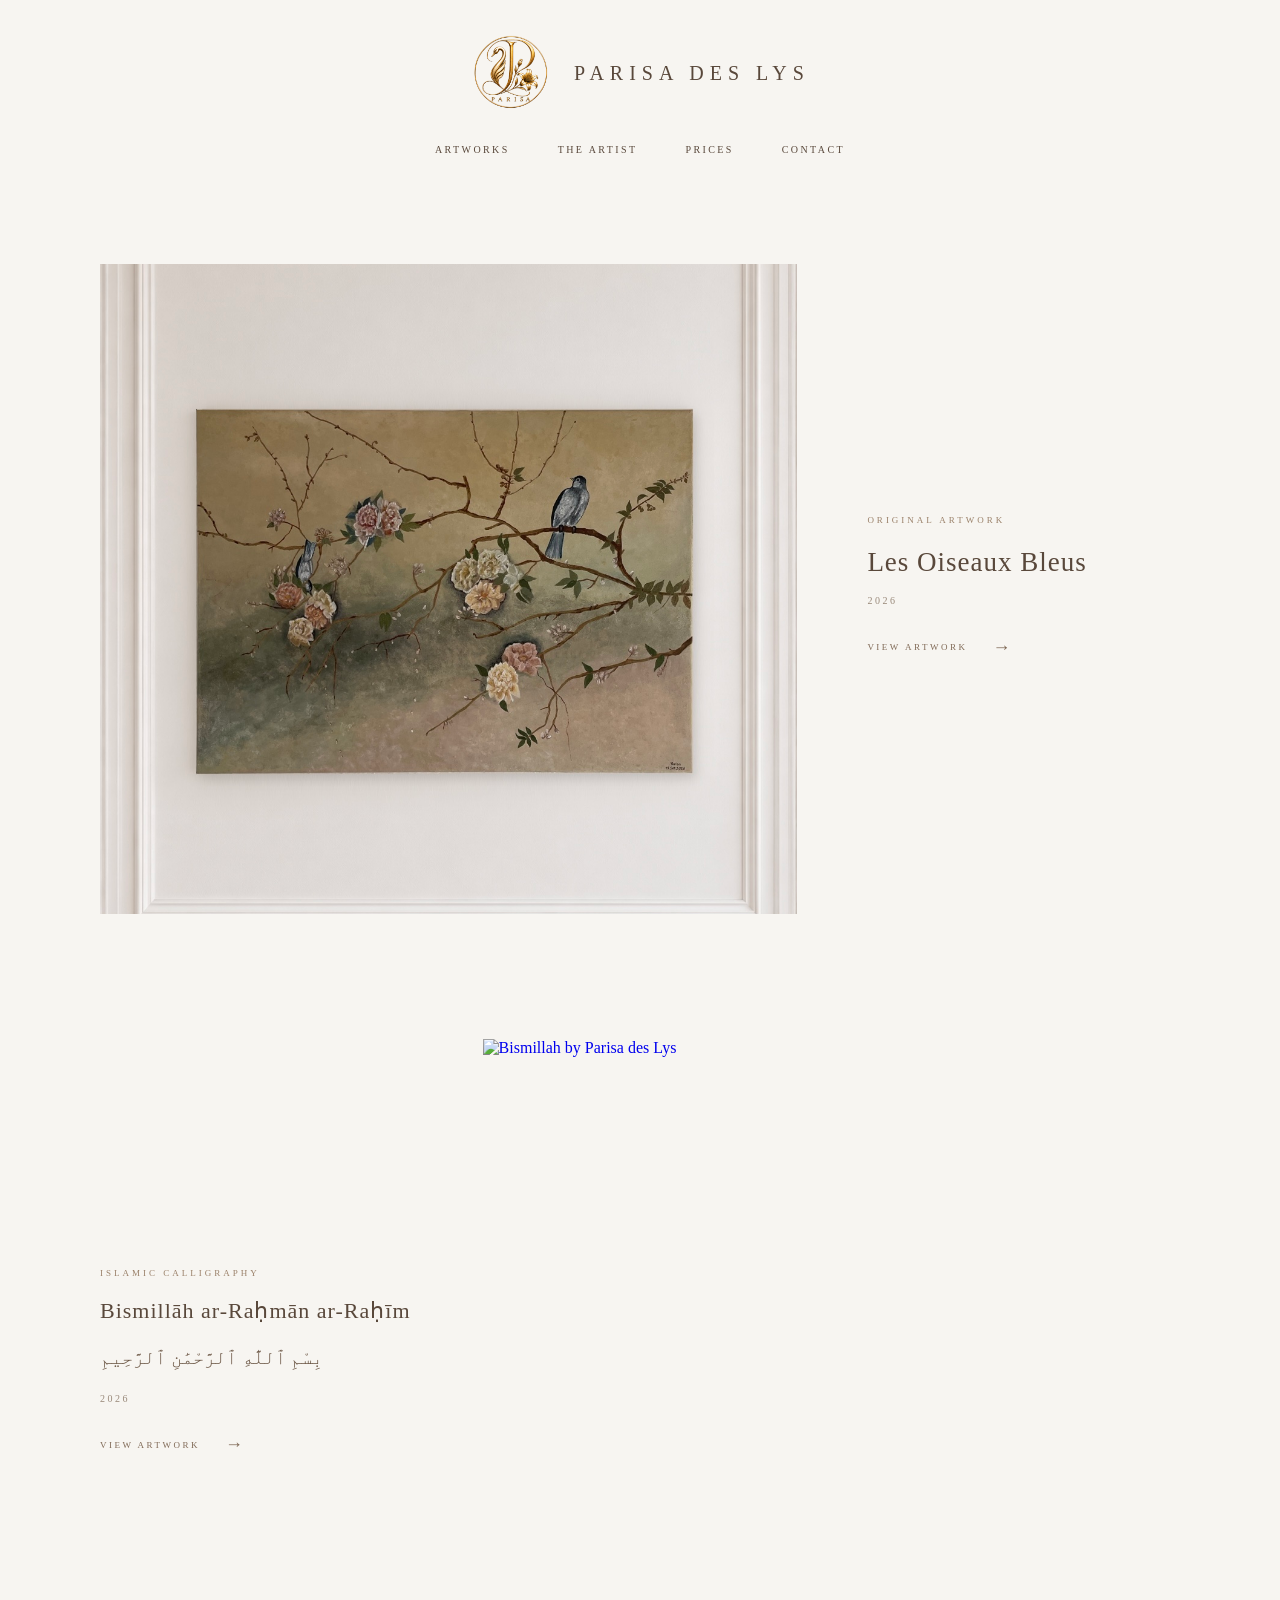
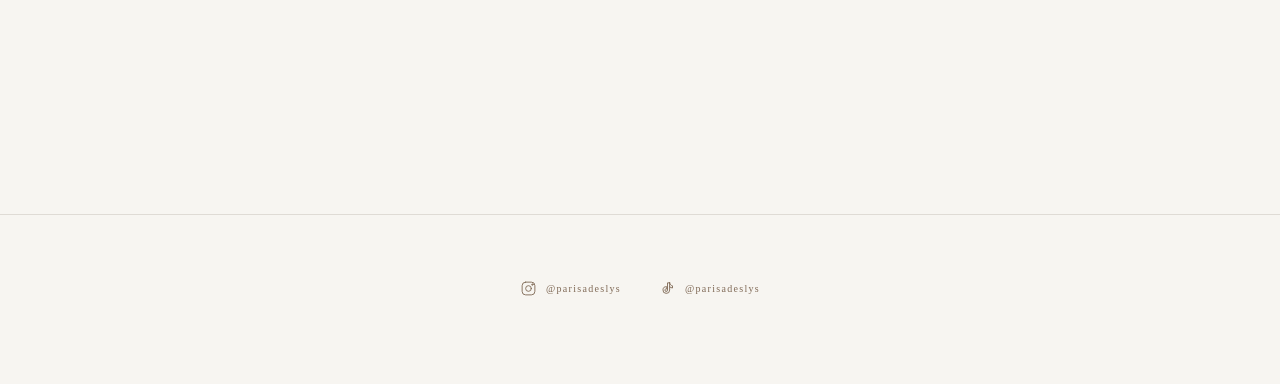
==== index.html @ 0c6217ea "Initial commit" ====
<!DOCTYPE html>
<html lang="en">

<head>
    <meta charset="UTF-8">
    <meta name="viewport" content="width=device-width, initial-scale=1.0">

    <title>Parisa des Lys | Fine Art</title>

    <link rel="stylesheet" href="css/style.css">
</head>

<body class="home-page">

    <!-- HEADER -->
    <header class="home-header">

        <a href="index.html" class="home-brand">

            <img src="images/logo-parisa-des-lys.png"
                 alt="Parisa des Lys"
                 class="logo">

            <span class="brand-name">
                PARISA DES LYS
            </span>

        </a>


        <nav class="navigation">
            <a href="artworks.html">ARTWORKS</a>
            <a href="artist.html">THE ARTIST</a>
            <a href="prices.html">PRICES</a>
            <a href="contact.html">CONTACT</a>
        </nav>

    </header>


    <!-- ARTWORKS -->
    <main class="home-gallery">


        <!-- LES OISEAUX BLEUS -->
        <section class="home-piece home-piece-left">

            <a href="artwork-02.html"
               class="home-piece-image">

                <img src="images/artwork-02-01.jpeg"
                     alt="Les Oiseaux Bleus by Parisa des Lys">

            </a>


            <div class="home-piece-info">

                <p class="home-eyebrow">
                    ORIGINAL ARTWORK
                </p>

                <h1>Les Oiseaux Bleus</h1>

                <p class="home-piece-year">
                    2026
                </p>

                <a href="artwork-02.html"
                   class="home-text-link">

                    VIEW ARTWORK
                    <span>→</span>

                </a>

            </div>

        </section>


        <!-- BISMILLAH -->
        <section class="home-piece home-piece-right">

            <div class="home-piece-info">

                <p class="home-eyebrow">
                    ISLAMIC CALLIGRAPHY
                </p>

                <h2>Bismillāh ar-Raḥmān ar-Raḥīm</h2>

                <p class="artwork-arabic"
                   lang="ar"
                   dir="rtl">
                    بِسْمِ ٱللَّٰهِ ٱلرَّحْمَٰنِ ٱلرَّحِيمِ
                </p>

                <p class="home-piece-year">
                    2026
                </p>

                <a href="artwork-01.html"
                   class="home-text-link">

                    VIEW ARTWORK
                    <span>→</span>

                </a>

            </div>


            <a href="artwork-01.html"
               class="home-piece-image">

                <img src="images/artwork-01-01.jpeg"
                     alt="Bismillah by Parisa des Lys">

            </a>

        </section>


    </main>


    <!-- FOOTER -->
   
<footer class="site-footer">

    <div class="footer-socials">

        <a
            href="https://www.instagram.com/parisadeslys?stkn=cnR5NGN5OXZ6NmVp"
            target="_blank"
            rel="noopener noreferrer"
            class="social-link"
            aria-label="Parisa des Lys on Instagram"
        >

            <svg viewBox="0 0 24 24" aria-hidden="true">
                <rect x="3" y="3" width="18" height="18" rx="5"></rect>
                <circle cx="12" cy="12" r="4"></circle>
                <circle cx="17.5" cy="6.5" r="1"></circle>
            </svg>

            <span>@parisadeslys</span>

        </a>


        <a
            href="https://www.tiktok.com/@parisadeslys?_r=1&amp;_t=ZG-9AFsLRlxqUK"
            target="_blank"
            rel="noopener noreferrer"
            class="social-link"
            aria-label="Parisa des Lys on TikTok"
        >

            <svg viewBox="0 0 24 24" aria-hidden="true">
                <path d="M15 4v10.2a4.7 4.7 0 1 1-4-4.65v3.15a1.8 1.8 0 1 0 1 1.6V4h3zm0 0c.5 2.2 1.9 3.7 4 4.2v3.1c-1.5-.2-2.8-.8-4-1.7"></path>
            </svg>

            <span>@parisadeslys</span>

        </a>

    </div>


</footer>

</body>

</html>
---- css/style.css ----
/* ==========================================
   PARISA DES LYS — GLOBAL
   ========================================== */

* {
    box-sizing: border-box;
}

html {
    scroll-behavior: smooth;
}

body {
    margin: 0;
    background: #F7F5F1;
    color: #59483B;
    font-family: Georgia, "Times New Roman", serif;
}

img {
    display: block;
    max-width: 100%;
}


/* ==========================================
   HEADER
   ========================================== */

.home-header {
    padding: 32px 40px 34px;
}

.home-brand {
    display: flex;
    align-items: center;
    justify-content: center;

    width: fit-content;
    margin: 0 auto 30px;

    gap: 22px;

    text-decoration: none;
}

.home-brand .logo {
    width: 82px;
    height: 82px;

    object-fit: contain;

    margin: 0;
}

.brand-name {
    color: #59483B;

    font-size: 20px;
    font-weight: 400;

    letter-spacing: 6px;
    white-space: nowrap;
}


/* ==========================================
   NAVIGATION
   ========================================== */

.navigation {
    display: flex;
    justify-content: center;
    align-items: center;

    gap: 48px;
}

.navigation a {
    color: #59483B;
    text-decoration: none;

    font-size: 10px;
    font-weight: 400;

    letter-spacing: 2.4px;

    transition: opacity 0.3s ease;
}

.navigation a:hover {
    opacity: 0.55;
}


/* ==========================================
   HOME GALLERY
   ========================================== */

.home-gallery {
    width: min(1080px, calc(100% - 80px));

    margin: 75px auto 0;
}


/* ==========================================
   EACH ARTWORK
   ========================================== */

.home-piece {
    display: grid;

    grid-template-columns:
        minmax(0, 1.45fr)
        minmax(250px, 0.65fr);

    gap: 70px;

    align-items: center;

    margin-bottom: 125px;
}


/* Second artwork is mirrored */

.home-piece-right {
    grid-template-columns:
        minmax(250px, 0.65fr)
        minmax(0, 1.45fr);
}


/* ==========================================
   ARTWORK IMAGES
   ========================================== */

.home-piece-image {
    display: block;

    width: 100%;
    height: 650px;
    overflow: hidden;
    text-decoration: none;
}

.home-piece-image img {
    display: block;

    width: 100%;
    height: 100%;
    
    object-fit: cover;
    object-position: center;

    transition:
        transform 0.7s ease,
        opacity 0.4s ease;
}

.home-piece-image:hover img {
    transform: scale(1.008);
    opacity: 0.97;
}


/* ==========================================
   ARTWORK INFORMATION
   ========================================== */

.home-piece-info {
    width: 100%;
}

.home-eyebrow {
    margin: 0 0 16px;

    color: #9A8069;

    font-size: 9px;
    font-weight: 400;

    letter-spacing: 3px;
    line-height: 1.5;
}

.home-piece-info h1,
.home-piece-info h2 {
    margin: 0 0 15px;

    color: #59483B;

    font-size: 27px;
    font-weight: 400;

    line-height: 1.35;
    letter-spacing: 1px;

}

/* Bismillah title */

.home-piece-right .home-piece-info h2 {

    font-size: 22px;

    white-space: nowrap;
}
  
.artwork-arabic {
    margin: 2px 0 18px;

    color: #6A5543;

    font-size: 19px;
    font-weight: 400;

    line-height: 1.8;

    direction: rtl;
    text-align: left;
}

.home-piece-year {
    margin: 0 0 30px;

    color: #9A8A7B;

    font-size: 10px;

    letter-spacing: 2.5px;
}


/* ==========================================
   VIEW ARTWORK LINK
   ========================================== */

.home-text-link {
    display: inline-flex;
    align-items: center;

    gap: 25px;

    color: #806A57;
    text-decoration: none;

    font-size: 9px;

    letter-spacing: 2.5px;

    padding-bottom: 6px;
}

.home-text-link span {
    font-size: 18px;

    transition: transform 0.3s ease;
}

.home-text-link:hover span {
    transform: translateX(5px);
}


/* ==========================================
   FOOTER
   ========================================== */

.site-footer {
    margin-top: 20px;

    padding: 65px 30px 45px;

    border-top: 1px solid rgba(89, 72, 59, 0.15);

    text-align: center;
}

.footer-brand {
    margin-bottom: 32px;

    color: #59483B;

    font-size: 12px;

    letter-spacing: 5px;
}

.footer-socials {
    display: flex;
    justify-content: center;
    align-items: center;

    gap: 38px;

    margin-bottom: 42px;
}

.social-link {
    display: inline-flex;
    align-items: center;

    gap: 9px;

    color: #806A57;
    text-decoration: none;

    font-size: 10px;

    letter-spacing: 1.3px;

    transition: opacity 0.3s ease;
}

.social-link:hover {
    opacity: 0.55;
}

.social-link svg {
    width: 17px;
    height: 17px;

    fill: none;
    stroke: currentColor;

    stroke-width: 1.3;
    stroke-linecap: round;
    stroke-linejoin: round;
}

.footer-copyright {
    margin: 0;

    color: #A29283;

    font-size: 8px;

    letter-spacing: 2px;
}


/* ==========================================
   ARTWORKS OVERVIEW PAGE
   ========================================== */

.artworks-page {
    width: min(1100px, calc(100% - 80px));

    margin: 75px auto 120px;
}

.artworks-heading {
    text-align: center;

    margin-bottom: 60px;
}

.artworks-heading h1 {
    margin: 0;

    color: #59483B;

    font-size: 21px;
    font-weight: 400;

    letter-spacing: 5px;
}

.artworks-heading p {
    margin: 12px 0 0;

    color: #9A8A7B;

    font-size: 10px;

    letter-spacing: 3px;
}

.artworks-grid {
    display: grid;

    grid-template-columns: repeat(2, minmax(0, 1fr));

    gap: 50px;
}

.artwork-card {
    margin: 0;
}

.artwork-card a {
    color: inherit;
    text-decoration: none;
}

.artwork-card img {
    width: 100%;
    height: 430px;

    object-fit: cover;
}

.artwork-info {
    padding-top: 18px;

    text-align: center;
}

.artwork-info h2 {
    margin: 0;

    color: #59483B;

    font-size: 15px;
    font-weight: 400;

    letter-spacing: 1.5px;
}

.artwork-info p {
    margin: 7px 0 0;

    color: #9A8A7B;

    font-size: 10px;

    letter-spacing: 2px;
}


/* ==========================================
   ARTWORK DETAIL PAGE
   ========================================== */

.artwork-detail-page {
    width: min(1100px, calc(100% - 80px));

    margin: 60px auto 100px;
}

.back-link {
    display: inline-block;

    margin-bottom: 30px;

    color: #806A57;
    text-decoration: none;

    font-size: 9px;

    letter-spacing: 2px;
}

.artwork-main-image {
    display: block;

    width: 100%;
    max-width: 1000px;

    height: auto;

    margin: 0 auto;

    object-fit: contain;
}

.artwork-description {
    margin-top: 28px;

    text-align: center;
}

.artwork-description h1 {
    margin: 0 0 10px;

    color: #59483B;

    font-size: 24px;
    font-weight: 400;

    letter-spacing: 1.5px;
}

.artwork-year {
    margin: 0;

    color: #9A8A7B;

    font-size: 10px;

    letter-spacing: 2px;
}


/* ==========================================
   ARTWORK DETAIL GALLERY
   ========================================== */

.artwork-slider {
    display: flex;

    width: 100%;
    margin-top: 55px;

    overflow-x: auto;
    overflow-y: hidden;

    gap: 20px;

    scroll-snap-type: x mandatory;
    scroll-behavior: smooth;

    scrollbar-width: none;

    cursor: grab;

    -webkit-overflow-scrolling: touch;
    overscroll-behavior-x: contain;
}

.artwork-slider::-webkit-scrollbar {
    display: none;

}

.artwork-slide {
    flex: 0 0 100%;

    height: min(68vh, 680px);

    margin: 0;

    display: flex;
    align-items: center;
    justify-content: center;

    scroll-snap-align: start;
    scroll-snap-stop: always;

}

.artwork-slide img {
    display: block;

    max-width: 100%;
    max-height: 100%;

    width: auto;
    height: auto;

    object-fit: contain;

    user-select: none;
    -webkit-user-drag: none;

}

.artwork-slider.is-dragging {
    cursor: grabbing;
    scroll-snap-type: none;

}

.slider-hint {
  margin: 22px 0 0;

    text-align: center;

    color: #9A8069;

    font-size: 8px;
    letter-spacing: 2.5px;
}


/* ==========================================
   THE ARTIST
   ========================================== */

.artist-page {
    width: min(900px, calc(100% - 80px));
    margin: 65px auto 110px;
}

.artist-intro {
    max-width: 670px;
    margin: 0 auto;
    text-align: center;
}

.artist-intro h1 {
    margin: 0;
    color: #59483B;
    font-size: 39px;
    font-weight: 400;
    line-height: 1.2;
    letter-spacing: 1.5px;
}

.artist-name {
    margin: 12px 0 0;
    color: #9A8069;
    font-size: 9px;
    letter-spacing: 3.5px;
}

.artist-line {
    width: 45px;
    height: 1px;
    margin: 32px auto 36px;
    background: rgba(89, 72, 59, 0.3);
}


/* BIOGRAPHY */

.artist-biography {
    color: #6F5B4A;
    font-size: 15px;
    font-weight: 400;
    line-height: 1.9;
    text-align: left;
}

.artist-biography p {
    margin: 0 0 19px;
}

.artist-opening {
    color: #59483B;
    font-size: 21px;
    line-height: 1.55;
    letter-spacing: 0.3px;
}

.artist-biography em {
    color: #59483B;
    font-style: italic;
}

.artist-statement {
    margin-top: 30px !important;
    color: #59483B;
    font-size: 22px;
    line-height: 1.4;
}

.artist-welcome {
    margin-top: 28px !important;
    margin-bottom: 10px !important;
    color: #6F5B4A;
}

.artist-signature {
    margin-top: 0 !important;
    color: #9A8069;
    font-style: italic;
    font-size: 14px;
}


/* ARTIST DETAILS */

.artist-details {
    display: grid;
    grid-template-columns: 1.5fr 0.7fr;
    gap: 80px;
    max-width: 670px;
    margin: 55px auto 0;
    padding-top: 35px;
    border-top: 1px solid rgba(89, 72, 59, 0.15);
}

.artist-detail {
    color: #6F5B4A;
    font-size: 13px;
    line-height: 1.8;
}

.artist-detail-heading {
    margin: 0 0 22px;
    color: #9A8069;
    font-size: 8px;
    letter-spacing: 3px;
}

.artist-detail p {
    margin-top: 0;
    margin-bottom: 25px;
}

.artist-detail span {
    color: #A29283;
    font-size: 10px;
    letter-spacing: 1.5px;
}

/* ==========================================
   PRICES
   ========================================== */

.prices-page {
    width: min(900px, calc(100% - 80px));
    margin: 45px auto 90px;
}


/* HEADING */

.prices-heading {
    text-align: center;
    margin-bottom: 45px;
}

.prices-heading h1 {
    margin: 0;
    color: #59483B;
    font-size: 39px;
    font-weight: 400;
    letter-spacing: 4px;
}

.prices-intro {
    margin: 20px 0 0;
    color: #806A57;
    font-size: 14px;
    line-height: 1.8;
}


/* PRICE LIST */

.price-list {
    border-top: 1px solid rgba(89, 72, 59, 0.18);
}

.price-list-item {
    display: grid;
    grid-template-columns: 45px 1fr 180px;
    gap: 30px;
    align-items: start;

    padding: 30px 0;

    border-bottom: 1px solid rgba(89, 72, 59, 0.18);
}

.price-number {
    color: #A29283;
    font-size: 9px;
    letter-spacing: 2px;
}

.price-work h2 {
    margin: 0 0 15px;

    color: #59483B;
    font-size: 22px;
    font-weight: 400;
    line-height: 1.4;
}

.price-work > p {
    margin: 0;

    color: #806A57;
    font-size: 13px;
    line-height: 1.9;
}

.price-work .price-arabic {
    margin: 0 0 13px;

    color: #6A5543;
    font-size: 17px;
    text-align: left;
}

.price-work .price-request {
    margin-top: 20px;

    color: #9A8069;
    font-size: 12px;
}

.price-value {
    text-align: right;
}

.price-status {
    margin: 0 0 15px;

    color: #9A8069;
    font-size: 8px;
    line-height: 1.5;
    letter-spacing: 2.2px;
}

.price-amount {
    margin: 0;

    color: #59483B;
    font-size: 19px;
    font-weight: 400;
}

/* ==========================================
   CONTACT
   ========================================== */

.contact-page {
    width: min(700px, calc(100% - 80px));
    margin: 45px auto 90px;
}


/* INTRO */

.contact-intro {
    text-align: center;
    margin-bottom: 55px;
}

.contact-intro h1 {
    margin: 0;
    color: #59483B;
    font-size: 39px;
    font-weight: 400;
    line-height: 1.2;
    letter-spacing: 4px;
}

.contact-opening {
    margin: 22px 0 12px;
    color: #59483B;
    font-size: 18px;
    line-height: 1.7;
}

.contact-text {
    max-width: 520px;
    margin: 0 auto;
    color: #806A57;
    font-size: 13px;
    line-height: 1.8;
}


/* CONTACT DETAILS */

.contact-links {
    border-top: 1px solid rgba(89, 72, 59, 0.18);
}

.contact-item {
    display: grid;
    grid-template-columns: 150px 1fr;
    align-items: center;
    padding: 24px 0;
    border-bottom: 1px solid rgba(89, 72, 59, 0.18);
}

.contact-label {
    margin: 0;
    color: #9A8069;
    font-size: 8px;
    letter-spacing: 3px;
}

.contact-item a {
    color: #59483B;
    text-decoration: none;
    font-size: 14px;
    transition: opacity 0.3s ease;
}

.contact-item a:hover {
    opacity: 0.55;
}


/* LOCATION */

.contact-location {
    margin: 30px 0 0;
    text-align: center;
    color: #A29283;
    font-size: 9px;
    letter-spacing: 2px;
}


/* ==========================================
   TABLET
   ========================================== */

@media (max-width: 800px) {

    .home-gallery {
        width: min(760px, calc(100% - 50px));
    }

    .home-piece,
    .home-piece-right {
        grid-template-columns:
            minmax(0, 1.25fr)
            minmax(210px, 0.75fr);

        gap: 45px;
    }

    .home-piece-image img {
        width: 100%;
        height: auto;

        object-fit: contain;
    }
}


/* ==========================================
   MOBILE
   ========================================== */

@media (max-width: 700px) {

    /* HEADER */

    .home-header {
        padding: 24px 18px 25px;
    }

    .home-brand {
        gap: 13px;

        margin-bottom: 25px;
    }

    .home-brand .logo {
        width: 58px;
        height: 58px;
    }

    .brand-name {
        font-size: 14px;

        letter-spacing: 3px;
    }


    /* NAVIGATION */

    .navigation {
        gap: 15px;

        flex-wrap: wrap;
    }

    .navigation a {
        font-size: 8px;

        letter-spacing: 1.4px;
    }


    /* HOME */

    .home-gallery {
        width: calc(100% - 36px);

        margin-top: 45px;
    }

    .home-piece,
    .home-piece-right {
        display: flex;
        flex-direction: column;

        gap: 24px;

        margin-bottom: 80px;
    }


    /* IMAGE FIRST ON MOBILE */

    .home-piece-left .home-piece-image,
    .home-piece-right .home-piece-image {
        order: 1;
    }

    .home-piece-left .home-piece-info,
    .home-piece-right .home-piece-info {
        order: 2;
    }

    .home-piece-image {
        width: 100%;
    }

    .home-piece-image img {
        width: 100%;
        height: auto;

        object-fit: contain;
        object-position: center;
    }


    /* ARTWORK TEXT */

    .home-piece-info {
        width: 100%;
    }

    .home-piece-info h1,
    .home-piece-info h2 {
        font-size: 22px;
    }

    .artwork-arabic {
        font-size: 18px;
    }


    /* FOOTER */

    .site-footer {
        padding: 50px 20px 35px;
    }

    .footer-socials {
        flex-direction: column;

        gap: 17px;
    }


    /* ARTWORKS OVERVIEW */

    .artworks-page {
        width: calc(100% - 36px);

        margin-top: 50px;
    }

    .artworks-grid {
        grid-template-columns: 1fr;

        gap: 55px;
    }

    .artwork-card img {
        height: auto;
    }


    /* DETAIL PAGE */

    .artwork-detail-page {
        width: calc(100% - 36px);

        margin-top: 45px;
    }

    .artwork-gallery {
        grid-template-columns: 1fr;

        gap: 22px;

        margin-top: 55px;
    }
}

    .contact-page {
        width: calc(100% - 36px);
        margin-top: 45px;
    }

    .contact-intro {
        margin-bottom: 40px;
    }

    .contact-intro h1 {
        font-size: 30px;
    }

    .contact-item {
        grid-template-columns: 1fr;
        gap: 9px;
        padding: 20px 0;
    }

    .contact-item a {
        font-size: 13px;
    }
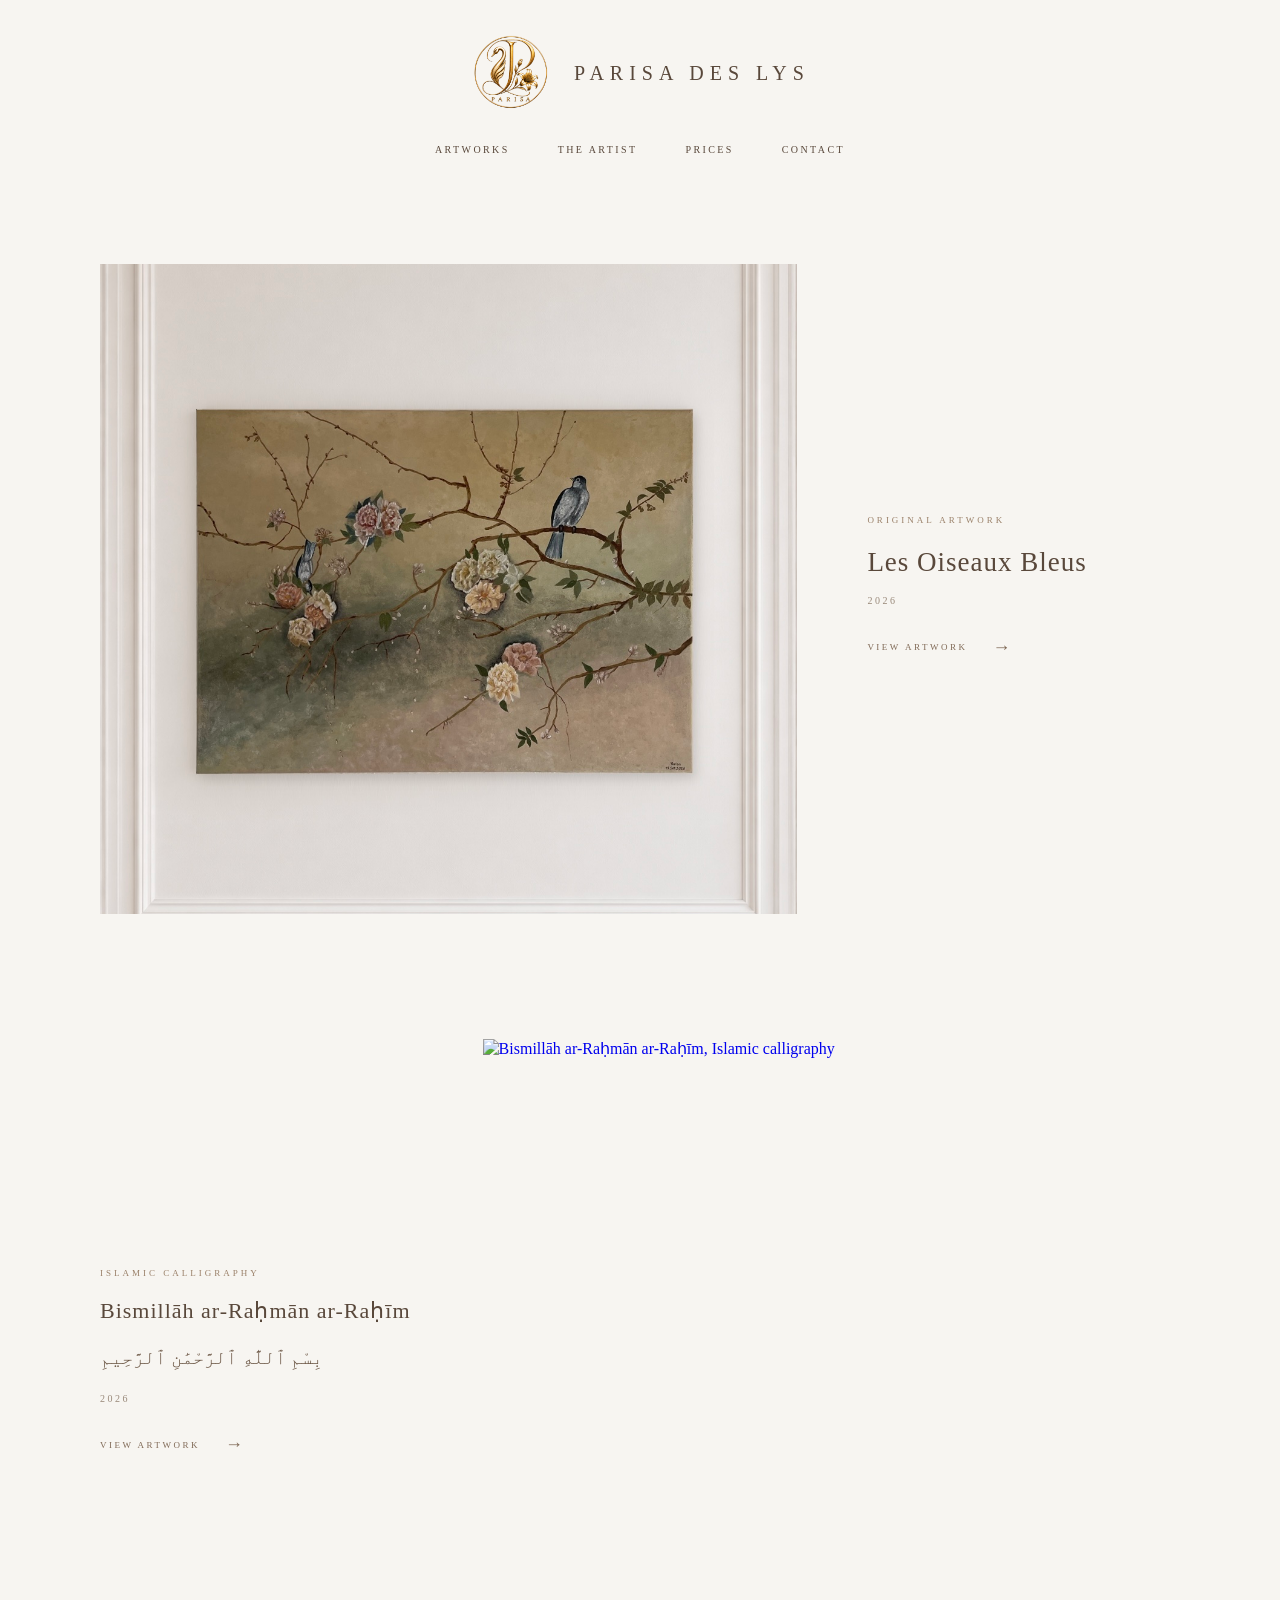
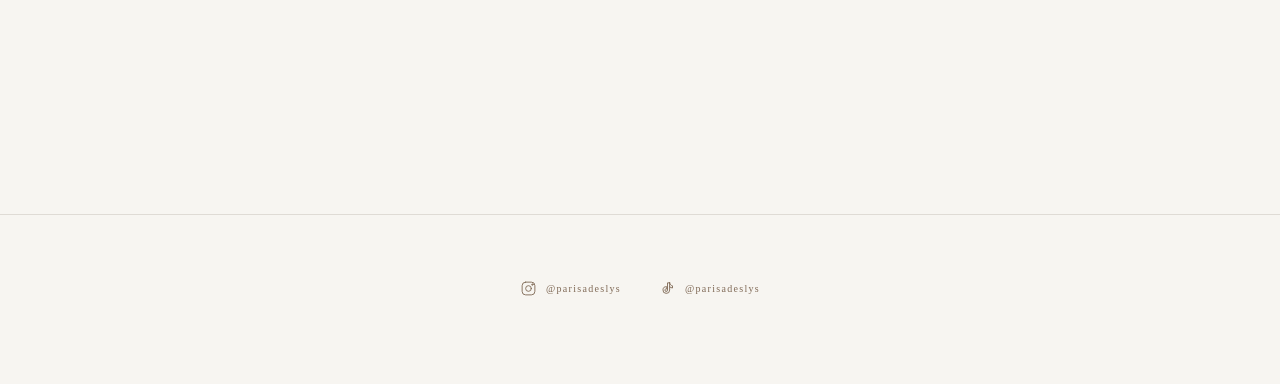
==== commit ccf352bb: "new" ====
--- a/index.html
+++ b/index.html
@@ -1,3 +1,4 @@
+
 <!DOCTYPE html>
 <html lang="en">
 
@@ -13,22 +14,22 @@
 <body class="home-page">
 
     <!-- HEADER -->
+
     <header class="home-header">
 
         <a href="index.html" class="home-brand">
 
-            <img src="images/logo-parisa-des-lys.png"
-                 alt="Parisa des Lys"
-                 class="logo">
+            <img
+                src="images/logo-parisa-des-lys.png"
+                alt="Parisa des Lys"
+                class="logo"
+            >
 
-            <span class="brand-name">
-                PARISA DES LYS
-            </span>
+            <span class="brand-name">PARISA DES LYS</span>
 
         </a>
 
-
-        <nav class="navigation">
+        <nav class="navigation" aria-label="Main navigation">
             <a href="artworks.html">ARTWORKS</a>
             <a href="artist.html">THE ARTIST</a>
             <a href="prices.html">PRICES</a>
@@ -39,20 +40,25 @@
 
 
     <!-- ARTWORKS -->
+
     <main class="home-gallery">
 
+        <!-- LES OISEAUX BLEUS -->
 
-        <!-- LES OISEAUX BLEUS -->
         <section class="home-piece home-piece-left">
 
-            <a href="artwork-02.html"
-               class="home-piece-image">
+            <a
+                href="artwork-02.html"
+                class="home-piece-image"
+                aria-label="View Les Oiseaux Bleus"
+            >
 
-                <img src="images/artwork-02-01.jpeg"
-                     alt="Les Oiseaux Bleus by Parisa des Lys">
+                <img
+                    src="images/artwork-02-01.jpeg"
+                    alt="Les Oiseaux Bleus, original painting"
+                >
 
             </a>
-
 
             <div class="home-piece-info">
 
@@ -66,12 +72,9 @@
                     2026
                 </p>
 
-                <a href="artwork-02.html"
-                   class="home-text-link">
-
+                <a href="artwork-02.html" class="home-text-link">
                     VIEW ARTWORK
-                    <span>→</span>
-
+                    <span aria-hidden="true">→</span>
                 </a>
 
             </div>
@@ -80,6 +83,7 @@
 
 
         <!-- BISMILLAH -->
+
         <section class="home-piece home-piece-right">
 
             <div class="home-piece-info">
@@ -90,9 +94,11 @@
 
                 <h2>Bismillāh ar-Raḥmān ar-Raḥīm</h2>
 
-                <p class="artwork-arabic"
-                   lang="ar"
-                   dir="rtl">
+                <p
+                    class="artwork-arabic"
+                    lang="ar"
+                    dir="rtl"
+                >
                     بِسْمِ ٱللَّٰهِ ٱلرَّحْمَٰنِ ٱلرَّحِيمِ
                 </p>
 
@@ -100,77 +106,75 @@
                     2026
                 </p>
 
-                <a href="artwork-01.html"
-                   class="home-text-link">
-
+                <a href="artwork-01.html" class="home-text-link">
                     VIEW ARTWORK
-                    <span>→</span>
-
+                    <span aria-hidden="true">→</span>
                 </a>
 
             </div>
 
+            <a
+                href="artwork-01.html"
+                class="home-piece-image"
+                aria-label="View Bismillāh ar-Raḥmān ar-Raḥīm"
+            >
 
-            <a href="artwork-01.html"
-               class="home-piece-image">
-
-                <img src="images/artwork-01-01.jpeg"
-                     alt="Bismillah by Parisa des Lys">
+                <img
+                    src="images/artwork-01-01.jpeg"
+                    alt="Bismillāh ar-Raḥmān ar-Raḥīm, Islamic calligraphy"
+                    loading="lazy"
+                >
 
             </a>
 
         </section>
 
-
     </main>
 
 
     <!-- FOOTER -->
-   
-<footer class="site-footer">
 
-    <div class="footer-socials">
+    <footer class="site-footer">
 
-        <a
-            href="https://www.instagram.com/parisadeslys?stkn=cnR5NGN5OXZ6NmVp"
-            target="_blank"
-            rel="noopener noreferrer"
-            class="social-link"
-            aria-label="Parisa des Lys on Instagram"
-        >
+        <div class="footer-socials">
 
-            <svg viewBox="0 0 24 24" aria-hidden="true">
-                <rect x="3" y="3" width="18" height="18" rx="5"></rect>
-                <circle cx="12" cy="12" r="4"></circle>
-                <circle cx="17.5" cy="6.5" r="1"></circle>
-            </svg>
+            <a
+                href="https://www.instagram.com/parisadeslys/"
+                target="_blank"
+                rel="noopener noreferrer"
+                class="social-link"
+                aria-label="Parisa des Lys on Instagram"
+            >
 
-            <span>@parisadeslys</span>
+                <svg viewBox="0 0 24 24" aria-hidden="true">
+                    <rect x="3" y="3" width="18" height="18" rx="5"></rect>
+                    <circle cx="12" cy="12" r="4"></circle>
+                    <circle cx="17.5" cy="6.5" r="1"></circle>
+                </svg>
 
-        </a>
+                <span>@parisadeslys</span>
 
+            </a>
 
-        <a
-            href="https://www.tiktok.com/@parisadeslys?_r=1&amp;_t=ZG-9AFsLRlxqUK"
-            target="_blank"
-            rel="noopener noreferrer"
-            class="social-link"
-            aria-label="Parisa des Lys on TikTok"
-        >
+            <a
+                href="https://www.tiktok.com/@parisadeslys"
+                target="_blank"
+                rel="noopener noreferrer"
+                class="social-link"
+                aria-label="Parisa des Lys on TikTok"
+            >
 
-            <svg viewBox="0 0 24 24" aria-hidden="true">
-                <path d="M15 4v10.2a4.7 4.7 0 1 1-4-4.65v3.15a1.8 1.8 0 1 0 1 1.6V4h3zm0 0c.5 2.2 1.9 3.7 4 4.2v3.1c-1.5-.2-2.8-.8-4-1.7"></path>
-            </svg>
+                <svg viewBox="0 0 24 24" aria-hidden="true">
+                    <path d="M15 4v10.2a4.7 4.7 0 1 1-4-4.65v3.15a1.8 1.8 0 1 0 1 1.6V4h3zm0 0c.5 2.2 1.9 3.7 4 4.2v3.1c-1.5-.2-2.8-.8-4-1.7"></path>
+                </svg>
 
-            <span>@parisadeslys</span>
+                <span>@parisadeslys</span>
 
-        </a>
+            </a>
 
-    </div>
+        </div>
 
-
-</footer>
+    </footer>
 
 </body>
-
-</html>+</html>
--- a/css/style.css
+++ b/css/style.css
@@ -436,60 +436,39 @@
 
 .artwork-detail-page {
     width: min(1100px, calc(100% - 80px));
-
     margin: 60px auto 100px;
 }
 
 .back-link {
     display: inline-block;
-
     margin-bottom: 30px;
-
     color: #806A57;
     text-decoration: none;
-
     font-size: 9px;
-
     letter-spacing: 2px;
-}
-
-.artwork-main-image {
-    display: block;
-
-    width: 100%;
-    max-width: 1000px;
-
-    height: auto;
-
-    margin: 0 auto;
-
-    object-fit: contain;
 }
 
 .artwork-description {
     margin-top: 28px;
-
     text-align: center;
 }
 
 .artwork-description h1 {
     margin: 0 0 10px;
-
-    color: #59483B;
-
+    color: #59483B;
     font-size: 24px;
     font-weight: 400;
-
     letter-spacing: 1.5px;
+}
+
+.artwork-description .artwork-arabic {
+    text-align: center;
 }
 
 .artwork-year {
     margin: 0;
-
     color: #9A8A7B;
-
     font-size: 10px;
-
     letter-spacing: 2px;
 }
 
@@ -497,10 +476,14 @@
 /* ==========================================
    ARTWORK DETAIL GALLERY
    ========================================== */
+
+.artwork-slider-container {
+    position: relative;
+    width: 100%;
+}
 
 .artwork-slider {
     display: flex;
-
     width: 100%;
     margin-top: 55px;
 
@@ -511,9 +494,9 @@
 
     scroll-snap-type: x mandatory;
     scroll-behavior: smooth;
+    scroll-padding: 0;
 
     scrollbar-width: none;
-
     cursor: grab;
 
     -webkit-overflow-scrolling: touch;
@@ -522,14 +505,11 @@
 
 .artwork-slider::-webkit-scrollbar {
     display: none;
-
 }
 
 .artwork-slide {
     flex: 0 0 100%;
-
     height: min(68vh, 680px);
-
     margin: 0;
 
     display: flex;
@@ -538,7 +518,6 @@
 
     scroll-snap-align: start;
     scroll-snap-stop: always;
-
 }
 
 .artwork-slide img {
@@ -554,17 +533,71 @@
 
     user-select: none;
     -webkit-user-drag: none;
-
 }
 
 .artwork-slider.is-dragging {
     cursor: grabbing;
     scroll-snap-type: none;
-
-}
+}
+
+
+/* GALLERY ARROWS */
+
+.slider-arrow {
+    position: absolute;
+    top: 50%;
+    transform: translateY(-50%);
+    z-index: 2;
+
+    display: flex;
+    align-items: center;
+    justify-content: center;
+
+    width: 32px;
+    height: 48px;
+
+    padding: 0;
+    border: none;
+    border-radius: 0;
+
+    background: transparent;
+    color: #59483B;
+
+    font-family: Georgia, "Times New Roman", serif;
+    font-size: 32px;
+    font-weight: 400;
+
+    cursor: pointer;
+    transition: opacity 0.3s ease;
+}
+
+.slider-arrow-prev {
+    left: 0;
+}
+
+.slider-arrow-next {
+    right: 0;
+}
+
+.slider-arrow:hover:not(:disabled) {
+    opacity: 0.55;
+}
+
+.slider-arrow:disabled {
+    opacity: 0.2;
+    cursor: default;
+}
+
+.slider-arrow:focus-visible {
+    outline: 1px solid #9A8069;
+    outline-offset: 3px;
+}
+
+
+/* GALLERY HINT */
 
 .slider-hint {
-  margin: 22px 0 0;
+    margin: 22px 0 0;
 
     text-align: center;
 
@@ -929,62 +962,50 @@
     /* HEADER */
 
     .home-header {
-        padding: 24px 18px 25px;
+        padding: 20px 16px 20px;
     }
 
     .home-brand {
-        gap: 13px;
-
-        margin-bottom: 25px;
+        gap: 10px;
+        margin-bottom: 20px;
     }
 
     .home-brand .logo {
-        width: 58px;
-        height: 58px;
+        width: 48px;
+        height: 48px;
     }
 
     .brand-name {
-        font-size: 14px;
-
-        letter-spacing: 3px;
-    }
-
+        font-size: 12px;
+        letter-spacing: 2.5px;
+    }
 
     /* NAVIGATION */
 
     .navigation {
-        gap: 15px;
-
+        gap: 14px;
         flex-wrap: wrap;
     }
 
     .navigation a {
         font-size: 8px;
-
-        letter-spacing: 1.4px;
-    }
-
+        letter-spacing: 1px;
+    }
 
     /* HOME */
 
     .home-gallery {
         width: calc(100% - 36px);
-
-        margin-top: 45px;
+        margin-top: 28px;
     }
 
     .home-piece,
     .home-piece-right {
         display: flex;
         flex-direction: column;
-
-        gap: 24px;
-
-        margin-bottom: 80px;
-    }
-
-
-    /* IMAGE FIRST ON MOBILE */
+        gap: 16px;
+        margin-bottom: 45px;
+    }
 
     .home-piece-left .home-piece-image,
     .home-piece-right .home-piece-image {
@@ -998,101 +1019,308 @@
 
     .home-piece-image {
         width: 100%;
+        height: auto;
+        max-height: 420px;
     }
 
     .home-piece-image img {
         width: 100%;
         height: auto;
-
+        max-height: 420px;
         object-fit: contain;
         object-position: center;
     }
 
-
-    /* ARTWORK TEXT */
-
     .home-piece-info {
         width: 100%;
     }
 
     .home-piece-info h1,
-    .home-piece-info h2 {
-        font-size: 22px;
+    .home-piece-info h2,
+    .home-piece-right .home-piece-info h2 {
+        font-size: 18px;
+        line-height: 1.4;
+        white-space: normal;
+    }
+
+    .home-eyebrow {
+        font-size: 8px;
+        margin-bottom: 10px;
     }
 
     .artwork-arabic {
-        font-size: 18px;
-    }
-
+        font-size: 16px;
+        line-height: 1.6;
+    }
+
+    .home-piece-year {
+        margin-bottom: 18px;
+    }
 
     /* FOOTER */
 
     .site-footer {
-        padding: 50px 20px 35px;
+        padding: 30px 18px 25px;
+    }
+
+    .footer-brand {
+        margin-bottom: 18px;
+        font-size: 10px;
     }
 
     .footer-socials {
-        flex-direction: column;
-
-        gap: 17px;
-    }
-
+        flex-direction: row;
+        flex-wrap: wrap;
+        gap: 16px;
+        margin-bottom: 20px;
+    }
+
+    .social-link {
+        font-size: 9px;
+    }
 
     /* ARTWORKS OVERVIEW */
 
     .artworks-page {
         width: calc(100% - 36px);
-
-        margin-top: 50px;
+        margin: 30px auto 55px;
+    }
+
+    .artworks-heading {
+        margin-bottom: 30px;
+    }
+
+    .artworks-heading h1 {
+        font-size: 20px;
+        letter-spacing: 3px;
     }
 
     .artworks-grid {
         grid-template-columns: 1fr;
-
-        gap: 55px;
+        gap: 35px;
     }
 
     .artwork-card img {
         height: auto;
     }
 
-
-    /* DETAIL PAGE */
+    .artwork-info {
+        padding-top: 12px;
+    }
+
+    .artwork-info h2 {
+        font-size: 14px;
+    }
+
+    /* ARTWORK DETAIL */
 
     .artwork-detail-page {
         width: calc(100% - 36px);
-
-        margin-top: 45px;
-    }
-
-    .artwork-gallery {
+        margin: 25px auto 50px;
+    }
+
+    .back-link {
+        margin-bottom: 15px;
+    }
+
+    .artwork-slider {
+        margin-top: 25px;
+    }
+
+    .artwork-slide {
+        height: min(55vh, 480px);
+    }
+
+    .slider-arrow {
+        width: 24px;
+        height: 44px;
+        font-size: 27px;
+    }
+
+    .slider-arrow-prev {
+        left: -12px;
+    }
+
+    .slider-arrow-next {
+        right: -12px;
+    }
+
+    .slider-hint {
+        margin-top: 12px;
+    }
+
+    .artwork-description {
+        margin-top: 20px;
+    }
+
+    .artwork-description h1 {
+        font-size: 18px;
+    }
+
+    /* THE ARTIST */
+
+    .artist-page {
+        width: calc(100% - 40px);
+        margin: 30px auto 55px;
+    }
+
+    .artist-intro {
+        max-width: 100%;
+    }
+
+    .artist-line {
+        margin: 18px auto 22px;
+    }
+
+    .artist-biography {
+        font-size: 13px;
+        line-height: 1.7;
+    }
+
+    .artist-biography p {
+        margin-bottom: 13px;
+    }
+
+    .artist-opening {
+        font-size: 16px;
+        line-height: 1.5;
+    }
+
+    .artist-statement {
+        margin-top: 18px !important;
+        font-size: 16px;
+    }
+
+    .artist-signature {
+        margin-top: 10px !important;
+        font-size: 12px;
+    }
+
+    .artist-details {
         grid-template-columns: 1fr;
-
-        gap: 22px;
-
-        margin-top: 55px;
-    }
-}
+        gap: 12px;
+        margin-top: 30px;
+        padding-top: 25px;
+    }
+
+    .artist-detail {
+        font-size: 12px;
+        line-height: 1.6;
+    }
+
+    .artist-detail-heading {
+        margin-bottom: 12px;
+    }
+
+    .artist-detail p {
+        margin-bottom: 15px;
+    }
+
+    /* PRICES */
+
+    .prices-page {
+        width: calc(100% - 40px);
+        margin: 30px auto 55px;
+    }
+
+    .prices-heading {
+        margin-bottom: 25px;
+    }
+
+    .prices-heading h1 {
+        font-size: 20px;
+        letter-spacing: 3px;
+    }
+
+    .prices-intro {
+        margin-top: 12px;
+        font-size: 13px;
+        line-height: 1.6;
+    }
+
+    .price-list-item {
+        grid-template-columns: 25px minmax(0, 1fr);
+        gap: 10px;
+        padding: 20px 0;
+    }
+
+    .price-work h2 {
+        margin-bottom: 8px;
+        font-size: 16px;
+    }
+
+    .price-work > p {
+        font-size: 12px;
+        line-height: 1.6;
+    }
+
+    .price-work .price-arabic {
+        font-size: 15px;
+    }
+
+    .price-work .price-request {
+        margin-top: 12px;
+        font-size: 11px;
+    }
+
+    .price-value {
+        grid-column: 2;
+        text-align: left;
+    }
+
+    .price-status {
+        margin-bottom: 7px;
+    }
+
+    .price-amount {
+        font-size: 16px;
+    }
+
+    /* CONTACT */
 
     .contact-page {
-        width: calc(100% - 36px);
-        margin-top: 45px;
+        width: calc(100% - 40px);
+        margin: 30px auto 55px;
     }
 
     .contact-intro {
-        margin-bottom: 40px;
+        margin-bottom: 30px;
     }
 
     .contact-intro h1 {
-        font-size: 30px;
+        font-size: 20px;
+        letter-spacing: 3px;
+    }
+
+    .contact-opening {
+        margin: 15px 0 10px;
+        font-size: 16px;
+        line-height: 1.5;
+    }
+
+    .contact-text {
+        font-size: 13px;
+        line-height: 1.6;
     }
 
     .contact-item {
         grid-template-columns: 1fr;
-        gap: 9px;
-        padding: 20px 0;
+        gap: 8px;
+        padding: 16px 0;
+    }
+
+    .contact-label {
+        font-size: 8px;
     }
 
     .contact-item a {
-        font-size: 13px;
-    }+        font-size: 12px;
+        overflow-wrap: anywhere;
+    }
+
+    .contact-location {
+        margin-top: 20px;
+        font-size: 8px;
+    }
+
+}
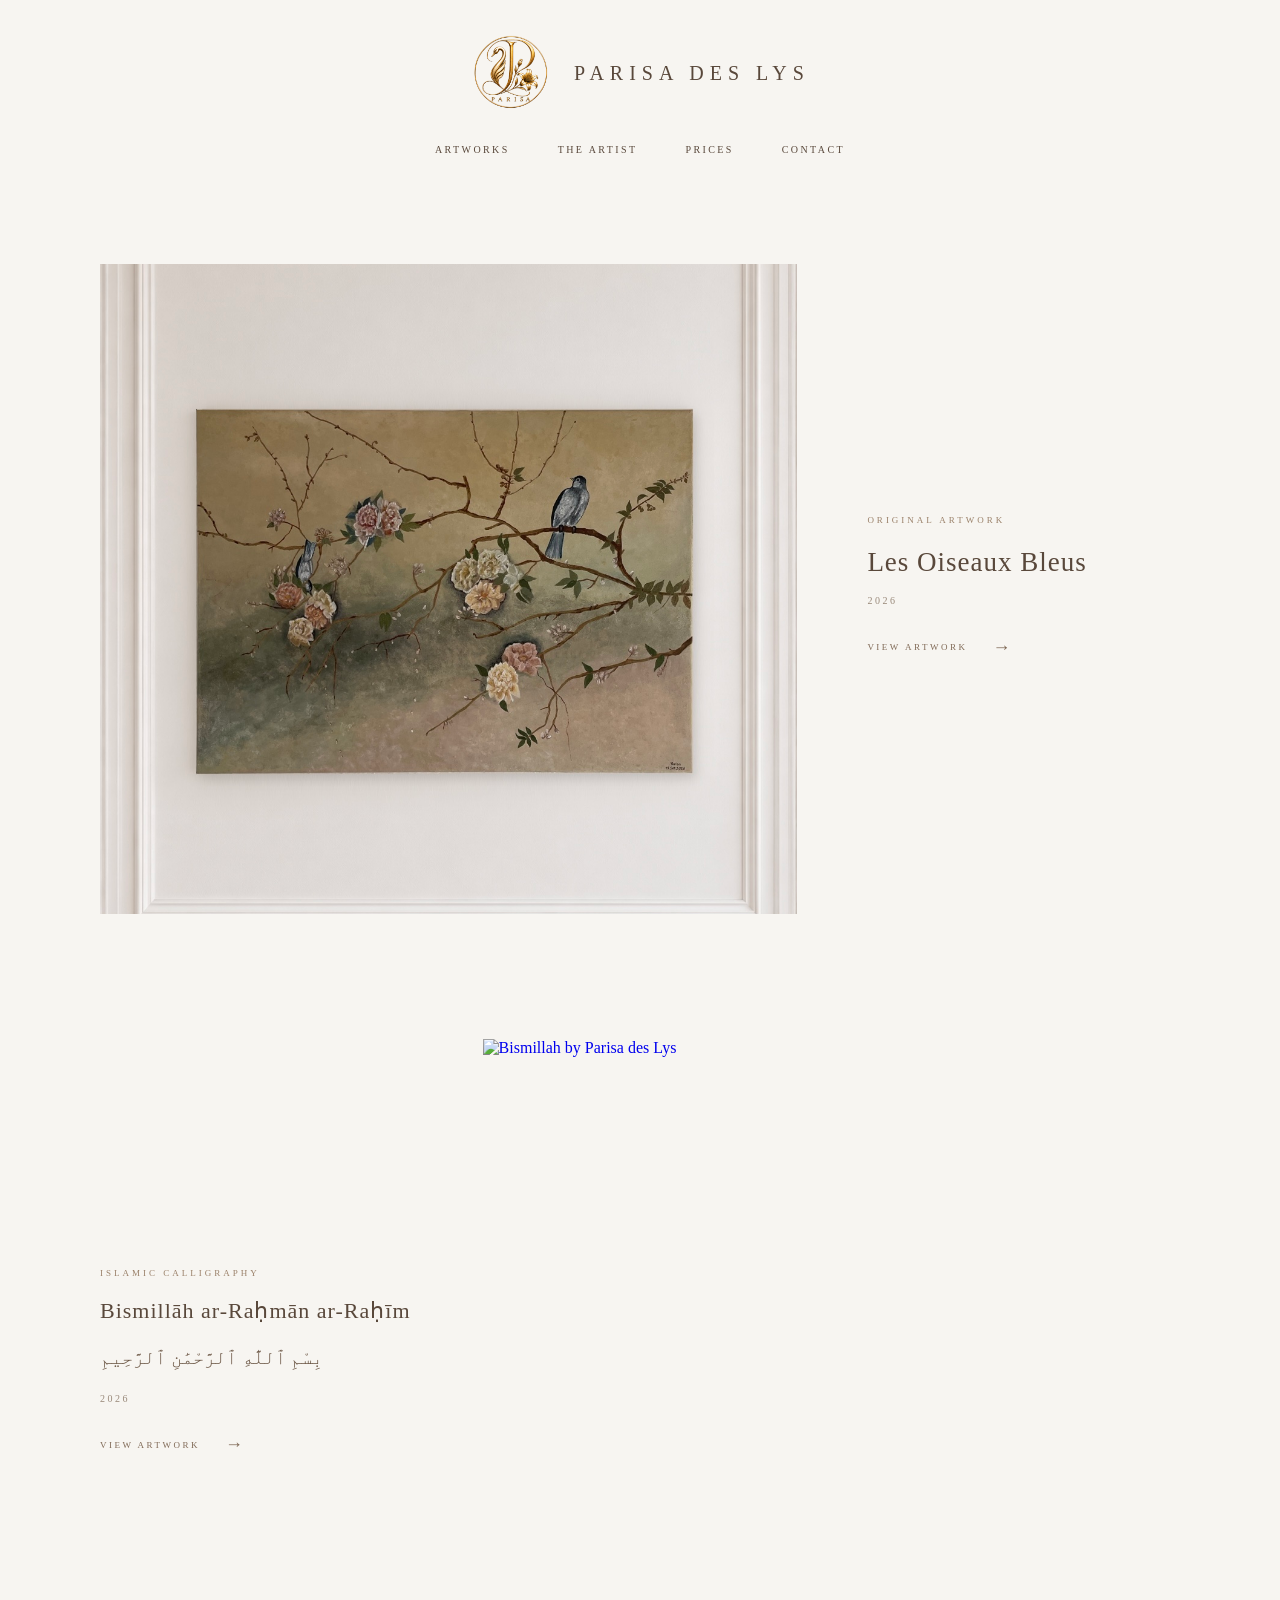
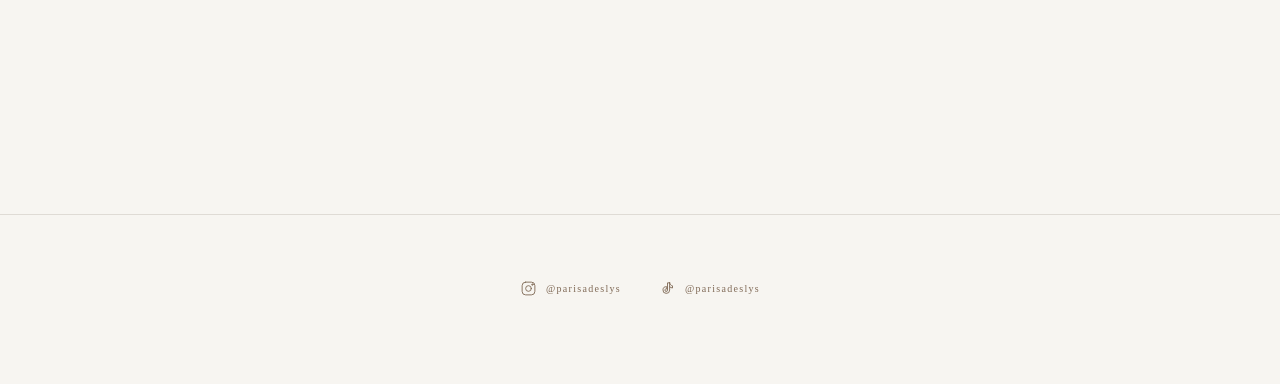
==== commit f87c8a4e: "new" ====
--- a/index.html
+++ b/index.html
@@ -1,4 +1,3 @@
-
 <!DOCTYPE html>
 <html lang="en">
 
@@ -14,22 +13,22 @@
 <body class="home-page">
 
     <!-- HEADER -->
-
     <header class="home-header">
 
         <a href="index.html" class="home-brand">
 
-            <img
-                src="images/logo-parisa-des-lys.png"
-                alt="Parisa des Lys"
-                class="logo"
-            >
+            <img src="images/logo-parisa-des-lys.png"
+                 alt="Parisa des Lys"
+                 class="logo">
 
-            <span class="brand-name">PARISA DES LYS</span>
+            <span class="brand-name">
+                PARISA DES LYS
+            </span>
 
         </a>
 
-        <nav class="navigation" aria-label="Main navigation">
+
+        <nav class="navigation">
             <a href="artworks.html">ARTWORKS</a>
             <a href="artist.html">THE ARTIST</a>
             <a href="prices.html">PRICES</a>
@@ -40,25 +39,20 @@
 
 
     <!-- ARTWORKS -->
-
     <main class="home-gallery">
 
+
         <!-- LES OISEAUX BLEUS -->
-
         <section class="home-piece home-piece-left">
 
-            <a
-                href="artwork-02.html"
-                class="home-piece-image"
-                aria-label="View Les Oiseaux Bleus"
-            >
+            <a href="artwork-02.html"
+               class="home-piece-image">
 
-                <img
-                    src="images/artwork-02-01.jpeg"
-                    alt="Les Oiseaux Bleus, original painting"
-                >
+                <img src="images/artwork-02-01.jpeg"
+                     alt="Les Oiseaux Bleus by Parisa des Lys">
 
             </a>
+
 
             <div class="home-piece-info">
 
@@ -72,9 +66,12 @@
                     2026
                 </p>
 
-                <a href="artwork-02.html" class="home-text-link">
+                <a href="artwork-02.html"
+                   class="home-text-link">
+
                     VIEW ARTWORK
-                    <span aria-hidden="true">→</span>
+                    <span>→</span>
+
                 </a>
 
             </div>
@@ -83,7 +80,6 @@
 
 
         <!-- BISMILLAH -->
-
         <section class="home-piece home-piece-right">
 
             <div class="home-piece-info">
@@ -94,11 +90,9 @@
 
                 <h2>Bismillāh ar-Raḥmān ar-Raḥīm</h2>
 
-                <p
-                    class="artwork-arabic"
-                    lang="ar"
-                    dir="rtl"
-                >
+                <p class="artwork-arabic"
+                   lang="ar"
+                   dir="rtl">
                     بِسْمِ ٱللَّٰهِ ٱلرَّحْمَٰنِ ٱلرَّحِيمِ
                 </p>
 
@@ -106,75 +100,77 @@
                     2026
                 </p>
 
-                <a href="artwork-01.html" class="home-text-link">
+                <a href="artwork-01.html"
+                   class="home-text-link">
+
                     VIEW ARTWORK
-                    <span aria-hidden="true">→</span>
+                    <span>→</span>
+
                 </a>
 
             </div>
 
-            <a
-                href="artwork-01.html"
-                class="home-piece-image"
-                aria-label="View Bismillāh ar-Raḥmān ar-Raḥīm"
-            >
 
-                <img
-                    src="images/artwork-01-01.jpeg"
-                    alt="Bismillāh ar-Raḥmān ar-Raḥīm, Islamic calligraphy"
-                    loading="lazy"
-                >
+            <a href="artwork-01.html"
+               class="home-piece-image">
+
+                <img src="images/artwork-01-01.jpeg"
+                     alt="Bismillah by Parisa des Lys">
 
             </a>
 
         </section>
 
+
     </main>
 
 
     <!-- FOOTER -->
+   
+<footer class="site-footer">
 
-    <footer class="site-footer">
+    <div class="footer-socials">
 
-        <div class="footer-socials">
+        <a
+            href="https://www.instagram.com/parisadeslys?stkn=cnR5NGN5OXZ6NmVp"
+            target="_blank"
+            rel="noopener noreferrer"
+            class="social-link"
+            aria-label="Parisa des Lys on Instagram"
+        >
 
-            <a
-                href="https://www.instagram.com/parisadeslys/"
-                target="_blank"
-                rel="noopener noreferrer"
-                class="social-link"
-                aria-label="Parisa des Lys on Instagram"
-            >
+            <svg viewBox="0 0 24 24" aria-hidden="true">
+                <rect x="3" y="3" width="18" height="18" rx="5"></rect>
+                <circle cx="12" cy="12" r="4"></circle>
+                <circle cx="17.5" cy="6.5" r="1"></circle>
+            </svg>
 
-                <svg viewBox="0 0 24 24" aria-hidden="true">
-                    <rect x="3" y="3" width="18" height="18" rx="5"></rect>
-                    <circle cx="12" cy="12" r="4"></circle>
-                    <circle cx="17.5" cy="6.5" r="1"></circle>
-                </svg>
+            <span>@parisadeslys</span>
 
-                <span>@parisadeslys</span>
+        </a>
 
-            </a>
 
-            <a
-                href="https://www.tiktok.com/@parisadeslys"
-                target="_blank"
-                rel="noopener noreferrer"
-                class="social-link"
-                aria-label="Parisa des Lys on TikTok"
-            >
+        <a
+            href="https://www.tiktok.com/@parisadeslys?_r=1&amp;_t=ZG-9AFsLRlxqUK"
+            target="_blank"
+            rel="noopener noreferrer"
+            class="social-link"
+            aria-label="Parisa des Lys on TikTok"
+        >
 
-                <svg viewBox="0 0 24 24" aria-hidden="true">
-                    <path d="M15 4v10.2a4.7 4.7 0 1 1-4-4.65v3.15a1.8 1.8 0 1 0 1 1.6V4h3zm0 0c.5 2.2 1.9 3.7 4 4.2v3.1c-1.5-.2-2.8-.8-4-1.7"></path>
-                </svg>
+            <svg viewBox="0 0 24 24" aria-hidden="true">
+                <path d="M15 4v10.2a4.7 4.7 0 1 1-4-4.65v3.15a1.8 1.8 0 1 0 1 1.6V4h3zm0 0c.5 2.2 1.9 3.7 4 4.2v3.1c-1.5-.2-2.8-.8-4-1.7"></path>
+            </svg>
 
-                <span>@parisadeslys</span>
+            <span>@parisadeslys</span>
 
-            </a>
+        </a>
 
-        </div>
+    </div>
 
-    </footer>
+
+</footer>
 
 </body>
-</html>
+
+</html>
--- a/css/style.css
+++ b/css/style.css
@@ -1324,3 +1324,156 @@
     }
 
 }
+
+
+
+/* =========================================
+   PORTFOLIO HOMEPAGE
+   ========================================= */
+
+.portfolio-home {
+    width: min(1100px, calc(100% - 80px));
+    margin: 48px auto 80px;
+}
+
+.portfolio-heading {
+    text-align: center;
+    margin-bottom: 36px;
+}
+
+.portfolio-heading h1 {
+    font-family: Georgia, serif;
+    font-size: 23px;
+    font-weight: normal;
+    letter-spacing: 0.12em;
+    color: #59483B;
+    margin: 0 0 12px;
+}
+
+.portfolio-heading p {
+    font-size: 10px;
+    letter-spacing: 0.14em;
+    color: #9A8069;
+    margin: 0;
+}
+
+.portfolio-gallery {
+    display: flex;
+    gap: 30px;
+    overflow-x: auto;
+    overscroll-behavior-x: contain;
+    scroll-snap-type: x mandatory;
+    scrollbar-width: none;
+    -webkit-overflow-scrolling: touch;
+}
+
+.portfolio-gallery::-webkit-scrollbar {
+    display: none;
+}
+
+.portfolio-item {
+    flex: 0 0 calc((100% - 30px) / 2);
+    min-width: 0;
+    scroll-snap-align: start;
+}
+
+.portfolio-image {
+    display: flex;
+    align-items: center;
+    justify-content: center;
+    height: 340px;
+    text-decoration: none;
+}
+
+.portfolio-image img {
+    display: block;
+    width: 100%;
+    height: 100%;
+    object-fit: contain;
+}
+
+.portfolio-info {
+    text-align: center;
+    margin-top: 15px;
+}
+
+.portfolio-info h2 {
+    font-family: Georgia, serif;
+    font-size: 15px;
+    font-weight: normal;
+    line-height: 1.5;
+    color: #59483B;
+    margin: 0 0 5px;
+}
+
+.portfolio-info p {
+    font-size: 11px;
+    color: #9A8069;
+    margin: 0;
+}
+
+.portfolio-swipe-hint {
+    display: none;
+}
+
+
+/* MOBILE */
+
+@media (max-width: 700px) {
+
+    .portfolio-home {
+        width: 100%;
+        margin: 25px auto 45px;
+    }
+
+    .portfolio-heading {
+        margin-bottom: 22px;
+    }
+
+    .portfolio-heading h1 {
+        font-size: 18px;
+        margin-bottom: 8px;
+    }
+
+    .portfolio-heading p {
+        font-size: 9px;
+    }
+
+    .portfolio-gallery {
+        gap: 12px;
+        padding: 0 18px 5px;
+        scroll-padding-left: 18px;
+    }
+
+    .portfolio-item {
+        flex: 0 0 76%;
+    }
+
+    .portfolio-image {
+        height: 255px;
+    }
+
+    .portfolio-info {
+        margin-top: 10px;
+    }
+
+    .portfolio-info h2 {
+        font-size: 13px;
+        line-height: 1.4;
+    }
+
+    .portfolio-info p {
+        font-size: 10px;
+    }
+
+    .portfolio-swipe-hint {
+        display: flex;
+        align-items: center;
+        justify-content: center;
+        gap: 12px;
+        margin: 20px 0 0;
+        font-size: 9px;
+        letter-spacing: 0.12em;
+        color: #9A8069;
+    }
+}
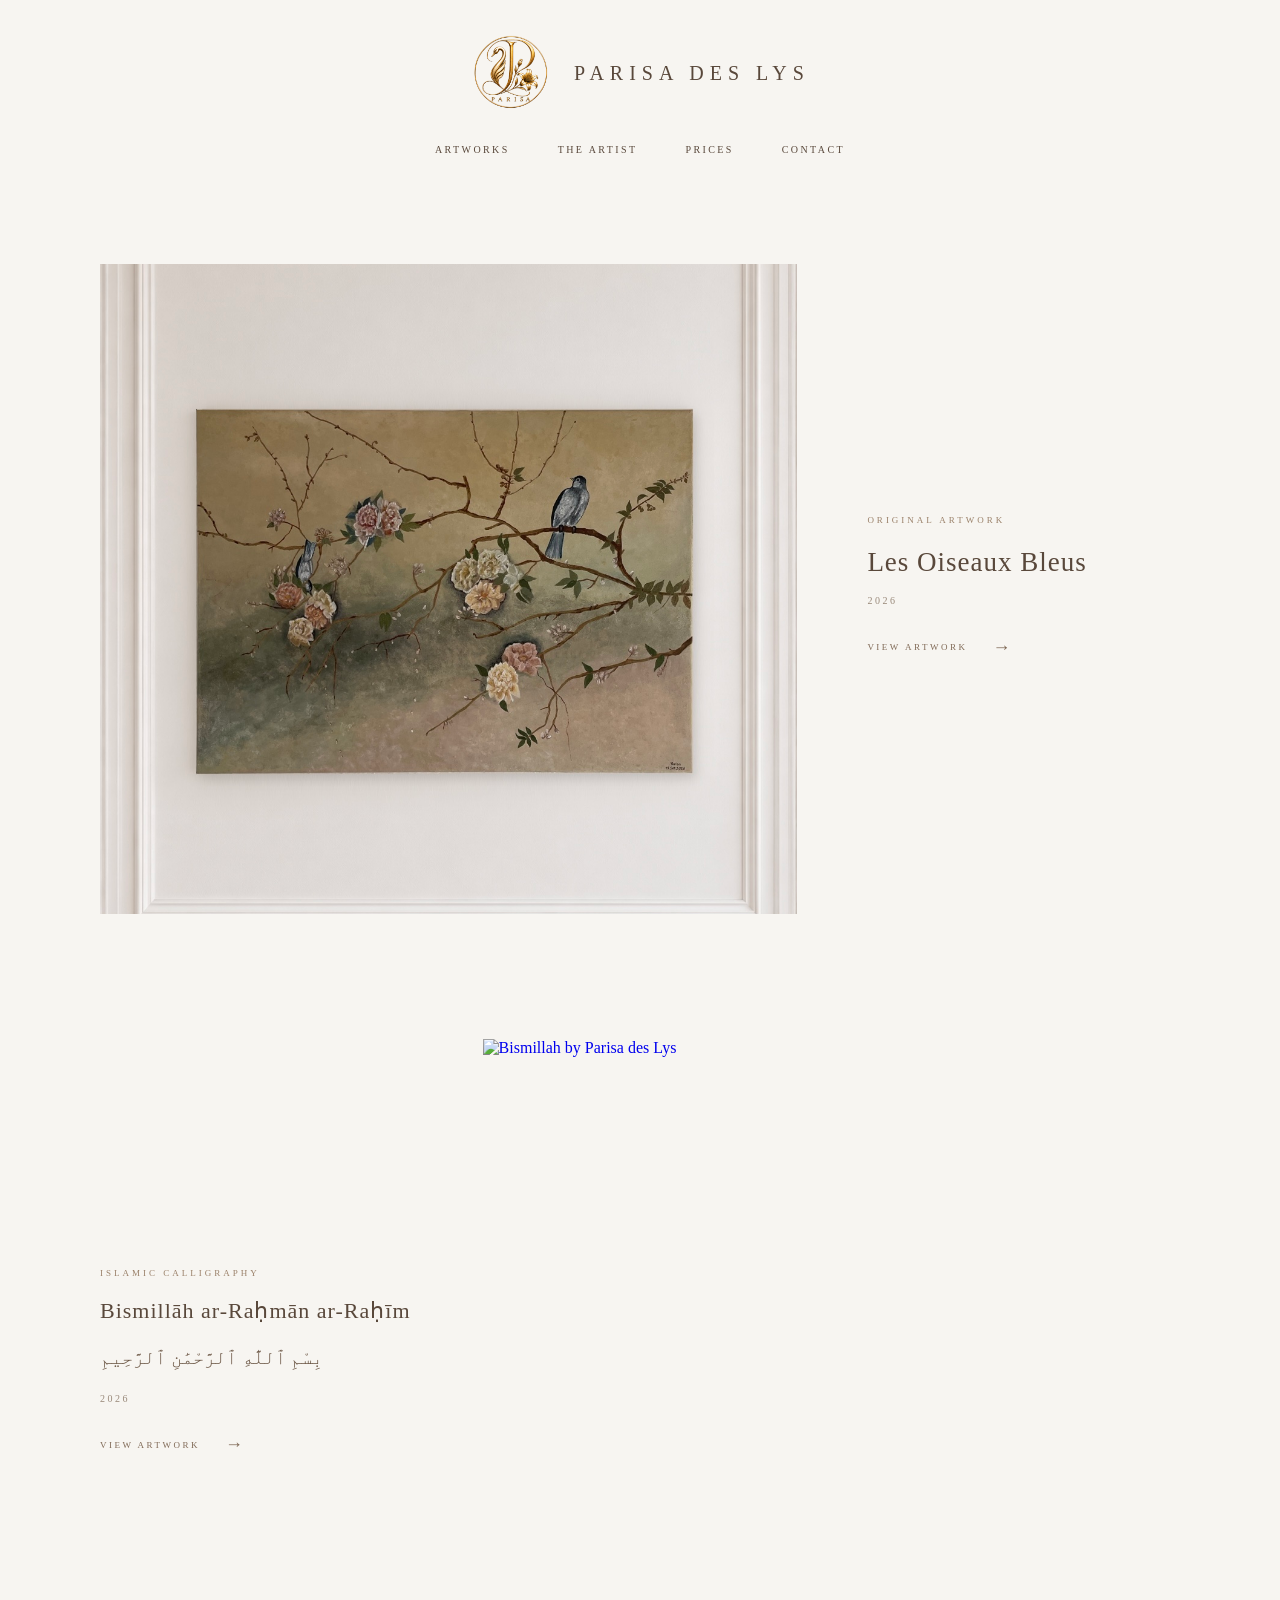
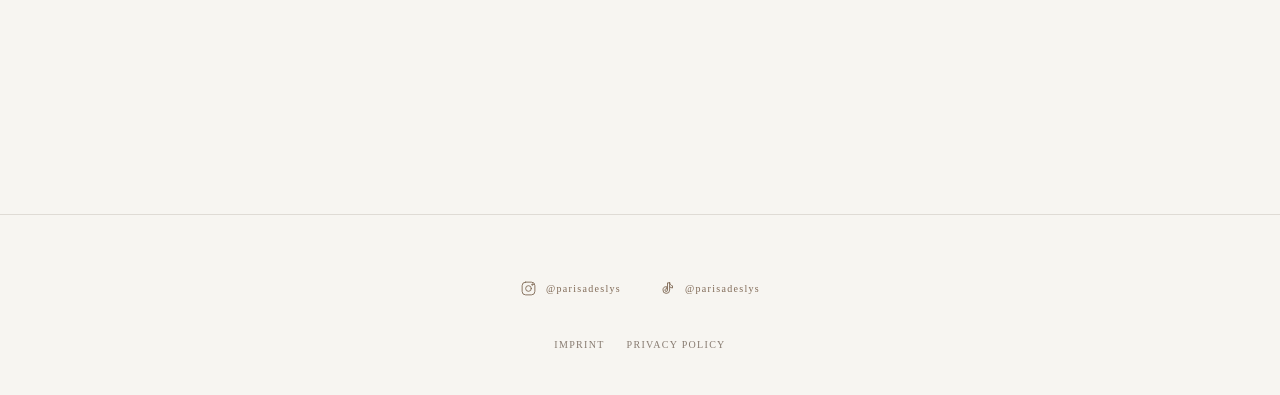
==== commit 7388f2fa: "Add imprint page and footer links" ====
--- a/index.html
+++ b/index.html
@@ -166,10 +166,24 @@
 
         </a>
 
+    
     </div>
 
+    <!-- LEGAL LINKS -->
+    <div class="footer-legal">
+
+        <a href="impressum.html">
+            IMPRINT
+        </a>
+
+        <a href="privacy.html">
+            PRIVACY POLICY
+        </a>
+
+    </div>
 
 </footer>
+
 
 </body>
 
--- a/css/style.css
+++ b/css/style.css
@@ -348,7 +348,7 @@
 .artworks-page {
     width: min(1100px, calc(100% - 80px));
 
-    margin: 75px auto 120px;
+    margin: 65px auto 120px;
 }
 
 .artworks-heading {
@@ -623,6 +623,15 @@
     text-align: center;
 }
 
+.artist-intro > .home-eyebrow {
+    margin: 0;
+    color: #59483B;
+    font-size: 21px;
+    font-weight: 400;
+    letter-spacing: 5px;
+    line-height: 1.3;
+}
+
 .artist-intro h1 {
     margin: 0;
     color: #59483B;
@@ -639,10 +648,11 @@
     letter-spacing: 3.5px;
 }
 
+
 .artist-line {
-    width: 45px;
+    width: 200px;
     height: 1px;
-    margin: 32px auto 36px;
+    margin: 24px auto 32px;
     background: rgba(89, 72, 59, 0.3);
 }
 
@@ -736,7 +746,7 @@
 
 .prices-page {
     width: min(900px, calc(100% - 80px));
-    margin: 45px auto 90px;
+    margin: 65px auto 90px;
 }
 
 
@@ -744,19 +754,19 @@
 
 .prices-heading {
     text-align: center;
-    margin-bottom: 45px;
+    margin-bottom: 40px;
 }
 
 .prices-heading h1 {
     margin: 0;
     color: #59483B;
-    font-size: 39px;
-    font-weight: 400;
-    letter-spacing: 4px;
+    font-size: 21px;
+    font-weight: 400;
+    letter-spacing: 5px;
 }
 
 .prices-intro {
-    margin: 20px 0 0;
+    margin: 0;
     color: #806A57;
     font-size: 14px;
     line-height: 1.8;
@@ -845,7 +855,7 @@
 
 .contact-page {
     width: min(700px, calc(100% - 80px));
-    margin: 45px auto 90px;
+    margin: 65px auto 90px;
 }
 
 
@@ -853,23 +863,24 @@
 
 .contact-intro {
     text-align: center;
-    margin-bottom: 55px;
+    margin-bottom: 40px;
 }
 
 .contact-intro h1 {
     margin: 0;
     color: #59483B;
-    font-size: 39px;
-    font-weight: 400;
-    line-height: 1.2;
-    letter-spacing: 4px;
-}
+    font-size: 21px;
+    font-weight: 400;
+    line-height: 1.3;
+    letter-spacing: 5px;
+}
+
 
 .contact-opening {
-    margin: 22px 0 12px;
-    color: #59483B;
-    font-size: 18px;
-    line-height: 1.7;
+    margin: 0;
+    color: #59483B;
+    font-size: 14px;
+    line-height: 1.8;
 }
 
 .contact-text {
@@ -1159,6 +1170,11 @@
 
     /* THE ARTIST */
 
+    .artist-intro > .home-eyebrow {
+    font-size: 18px;
+    letter-spacing: 3px;
+}
+
     .artist-page {
         width: calc(100% - 40px);
         margin: 30px auto 55px;
@@ -1327,153 +1343,108 @@
 
 
 
-/* =========================================
-   PORTFOLIO HOMEPAGE
-   ========================================= */
-
-.portfolio-home {
-    width: min(1100px, calc(100% - 80px));
-    margin: 48px auto 80px;
-}
-
-.portfolio-heading {
+/* ==========================================
+   LEGAL PAGES
+   ========================================== */
+
+.legal-page {
+    width: min(760px, calc(100% - 48px));
+    margin: 65px auto 100px;
+}
+
+.legal-heading {
     text-align: center;
-    margin-bottom: 36px;
-}
-
-.portfolio-heading h1 {
-    font-family: Georgia, serif;
-    font-size: 23px;
-    font-weight: normal;
-    letter-spacing: 0.12em;
-    color: #59483B;
-    margin: 0 0 12px;
-}
-
-.portfolio-heading p {
+    margin-bottom: 55px;
+}
+
+.legal-heading h1 {
+    margin: 0;
+    font-family: Georgia, "Times New Roman", serif;
+    font-size: 21px;
+    font-weight: 400;
+    letter-spacing: 2px;
+    color: #59483B;
+}
+
+.legal-content {
+    max-width: 620px;
+    margin: 0 auto;
+    color: #59483B;
+    font-size: 13px;
+    line-height: 1.9;
+}
+
+.legal-content h2 {
+    margin: 36px 0 12px;
+    font-size: 13px;
+    font-weight: 400;
+    letter-spacing: 1px;
+}
+
+.legal-content p {
+    margin: 0 0 20px;
+}
+
+.legal-content a {
+    color: inherit;
+    text-decoration: underline;
+    text-underline-offset: 4px;
+}
+
+@media (max-width: 700px) {
+    .legal-page {
+        margin: 35px auto 65px;
+    }
+
+    .legal-heading {
+        margin-bottom: 35px;
+    }
+
+    .legal-heading h1 {
+        font-size: 18px;
+    }
+
+    .legal-content {
+        font-size: 12px;
+    }
+}
+
+
+/* ==========================================
+   FOOTER – LEGAL LINKS
+   ========================================== */
+
+.footer-legal {
+    display: flex;
+    justify-content: center;
+    align-items: center;
+    flex-wrap: wrap;
+    gap: 22px;
+    margin-top: 22px;
+}
+
+.footer-legal a {
+    color: #59483B;
     font-size: 10px;
-    letter-spacing: 0.14em;
-    color: #9A8069;
-    margin: 0;
-}
-
-.portfolio-gallery {
-    display: flex;
-    gap: 30px;
-    overflow-x: auto;
-    overscroll-behavior-x: contain;
-    scroll-snap-type: x mandatory;
-    scrollbar-width: none;
-    -webkit-overflow-scrolling: touch;
-}
-
-.portfolio-gallery::-webkit-scrollbar {
-    display: none;
-}
-
-.portfolio-item {
-    flex: 0 0 calc((100% - 30px) / 2);
-    min-width: 0;
-    scroll-snap-align: start;
-}
-
-.portfolio-image {
-    display: flex;
-    align-items: center;
-    justify-content: center;
-    height: 340px;
+    font-weight: 400;
+    letter-spacing: 1.3px;
     text-decoration: none;
-}
-
-.portfolio-image img {
-    display: block;
-    width: 100%;
-    height: 100%;
-    object-fit: contain;
-}
-
-.portfolio-info {
-    text-align: center;
-    margin-top: 15px;
-}
-
-.portfolio-info h2 {
-    font-family: Georgia, serif;
-    font-size: 15px;
-    font-weight: normal;
-    line-height: 1.5;
-    color: #59483B;
-    margin: 0 0 5px;
-}
-
-.portfolio-info p {
-    font-size: 11px;
-    color: #9A8069;
-    margin: 0;
-}
-
-.portfolio-swipe-hint {
-    display: none;
-}
-
-
-/* MOBILE */
+    opacity: 0.7;
+    transition: opacity 0.2s ease;
+}
+
+.footer-legal a:hover {
+    opacity: 1;
+}
 
 @media (max-width: 700px) {
-
-    .portfolio-home {
-        width: 100%;
-        margin: 25px auto 45px;
-    }
-
-    .portfolio-heading {
-        margin-bottom: 22px;
-    }
-
-    .portfolio-heading h1 {
-        font-size: 18px;
-        margin-bottom: 8px;
-    }
-
-    .portfolio-heading p {
+    .footer-legal {
+        gap: 18px;
+        margin-top: 18px;
+    }
+
+    .footer-legal a {
         font-size: 9px;
-    }
-
-    .portfolio-gallery {
-        gap: 12px;
-        padding: 0 18px 5px;
-        scroll-padding-left: 18px;
-    }
-
-    .portfolio-item {
-        flex: 0 0 76%;
-    }
-
-    .portfolio-image {
-        height: 255px;
-    }
-
-    .portfolio-info {
-        margin-top: 10px;
-    }
-
-    .portfolio-info h2 {
-        font-size: 13px;
-        line-height: 1.4;
-    }
-
-    .portfolio-info p {
-        font-size: 10px;
-    }
-
-    .portfolio-swipe-hint {
-        display: flex;
-        align-items: center;
-        justify-content: center;
-        gap: 12px;
-        margin: 20px 0 0;
-        font-size: 9px;
-        letter-spacing: 0.12em;
-        color: #9A8069;
-    }
-}
+        letter-spacing: 1px;
+    }
+}
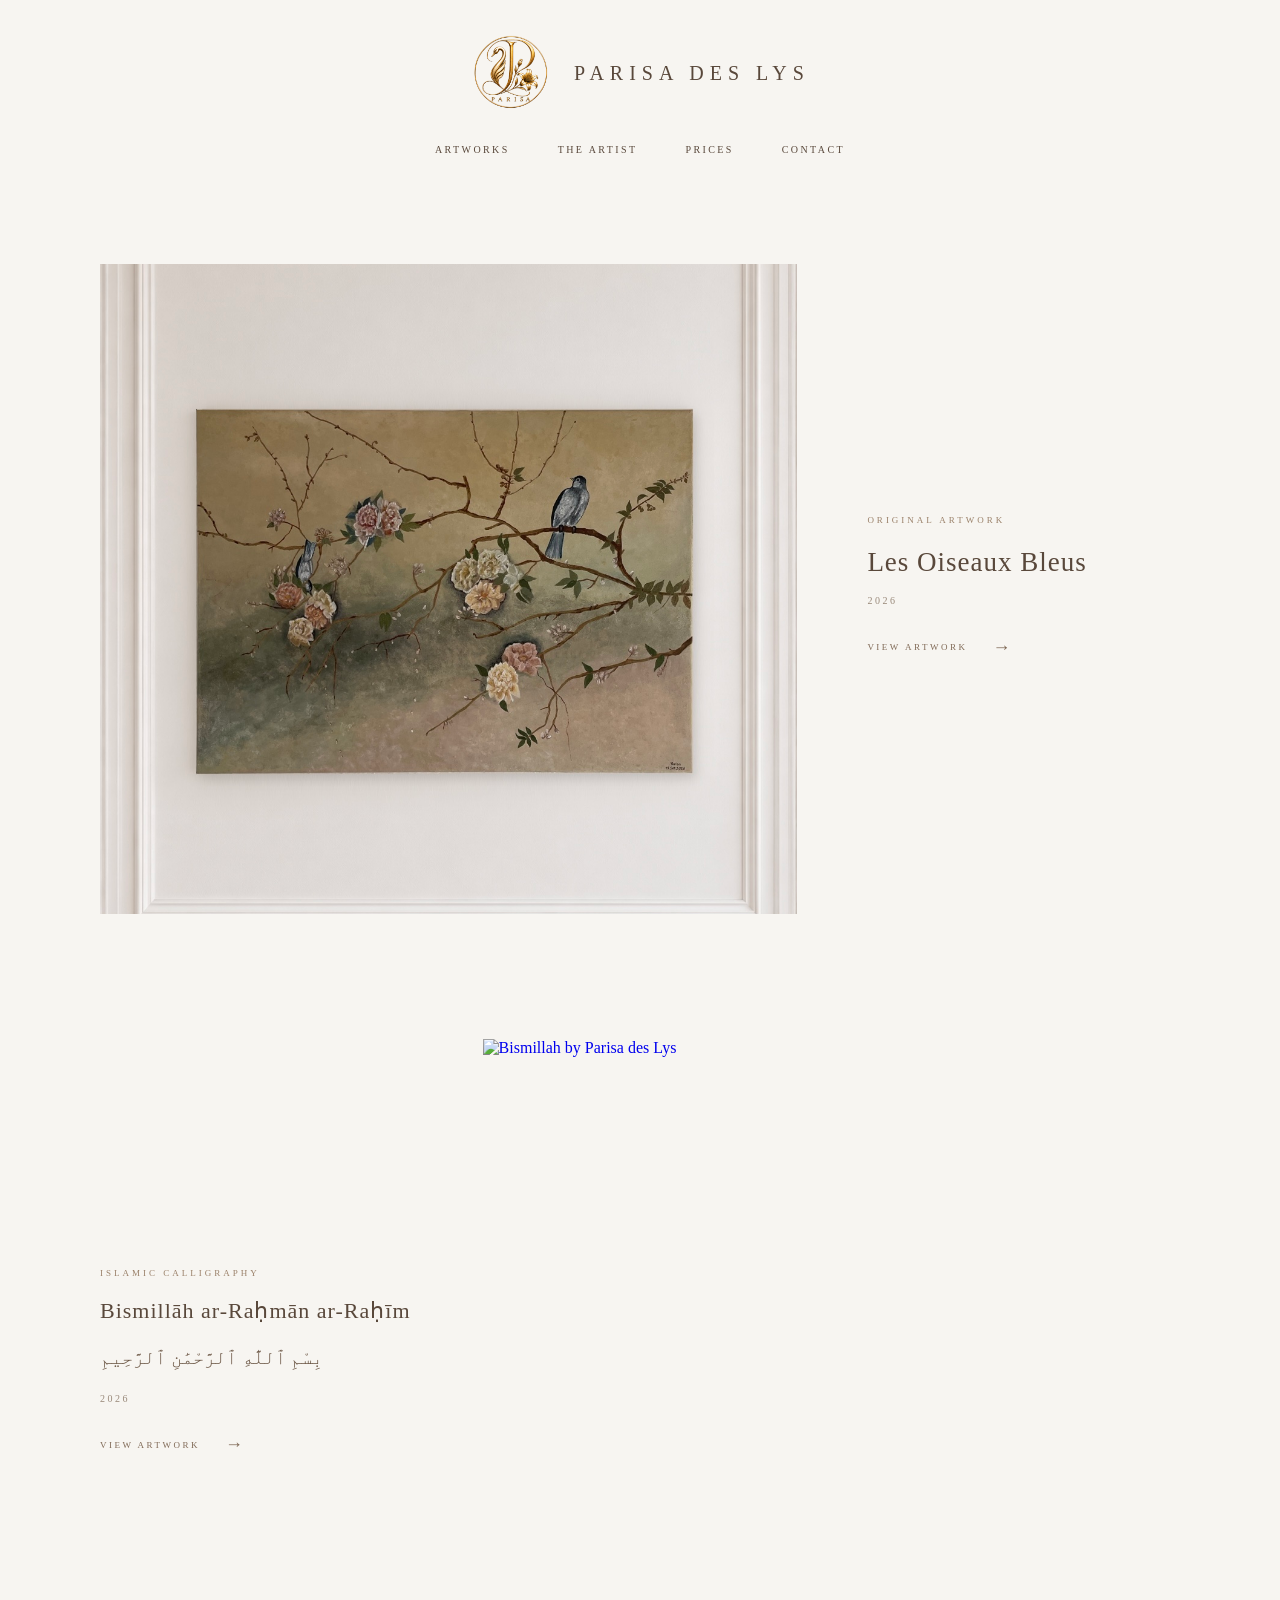
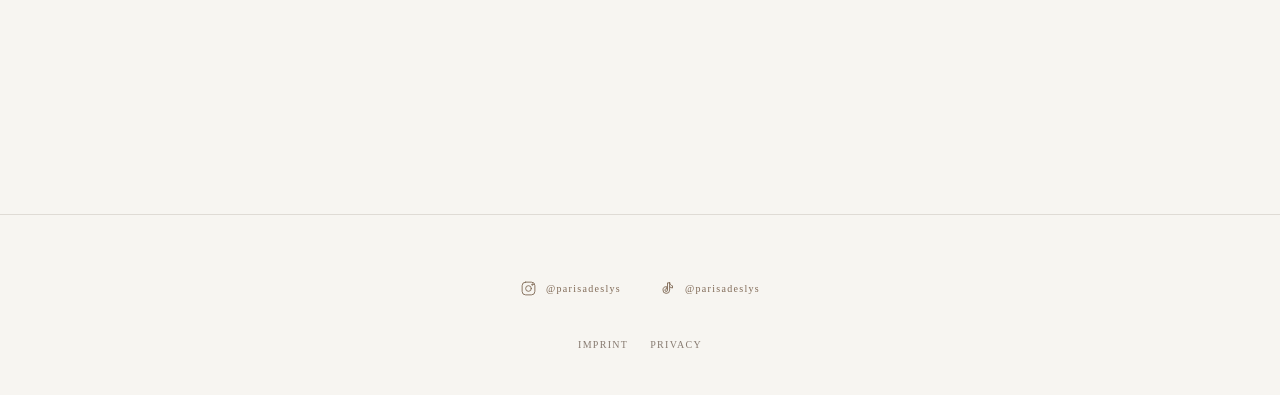
==== commit 05869be0: "new" ====
--- a/index.html
+++ b/index.html
@@ -177,7 +177,7 @@
         </a>
 
         <a href="privacy.html">
-            PRIVACY POLICY
+            PRIVACY 
         </a>
 
     </div>
